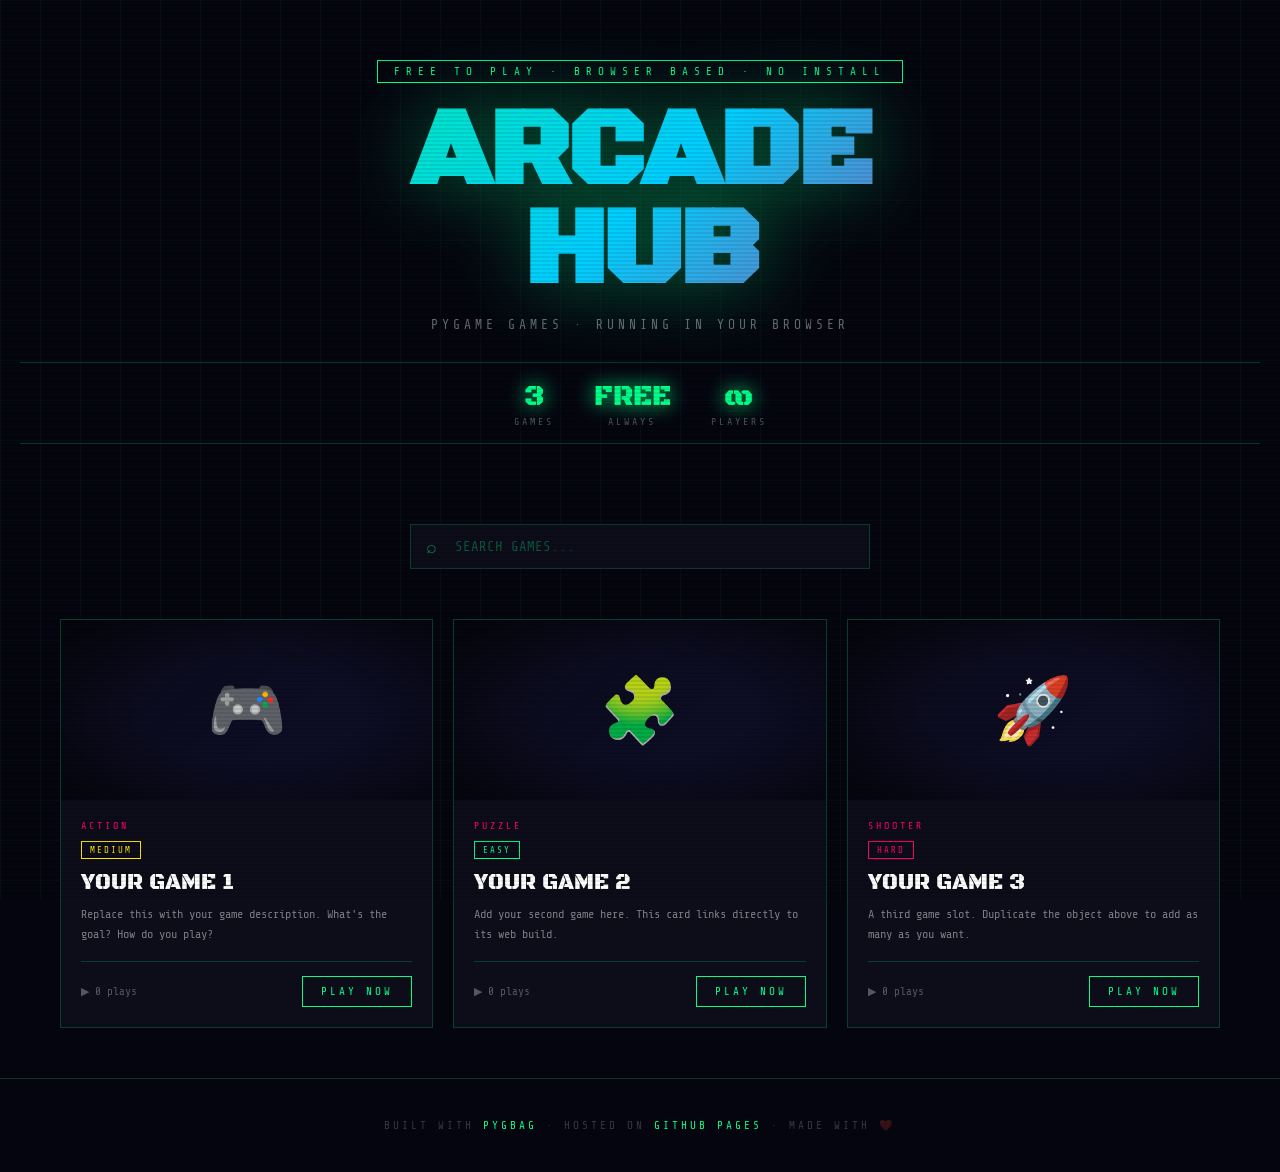
==== index.html @ 08e2acc3 "Create index.html" ====
<!DOCTYPE html>
<html lang="en">
<head>
  <meta charset="UTF-8" />
  <meta name="viewport" content="width=device-width, initial-scale=1.0" />
  <title>ARCADE HUB</title>
  <link rel="preconnect" href="https://fonts.googleapis.com">
  <link href="https://fonts.googleapis.com/css2?family=Black+Ops+One&family=Share+Tech+Mono&display=swap" rel="stylesheet">
  <style>
    :root {
      --neon-green: #00ff88;
      --neon-pink: #ff006e;
      --neon-blue: #00cfff;
      --neon-yellow: #ffe600;
      --bg: #05050f;
      --card-bg: #0d0d1a;
      --border: rgba(0,255,136,0.2);
    }

    * { margin: 0; padding: 0; box-sizing: border-box; }

    body {
      background: var(--bg);
      color: #fff;
      font-family: 'Share Tech Mono', monospace;
      min-height: 100vh;
      overflow-x: hidden;
    }

    /* Scanline overlay */
    body::before {
      content: '';
      position: fixed;
      inset: 0;
      background: repeating-linear-gradient(
        0deg,
        transparent,
        transparent 2px,
        rgba(0,0,0,0.08) 2px,
        rgba(0,0,0,0.08) 4px
      );
      pointer-events: none;
      z-index: 1000;
    }

    /* Grid background */
    body::after {
      content: '';
      position: fixed;
      inset: 0;
      background-image:
        linear-gradient(rgba(0,255,136,0.04) 1px, transparent 1px),
        linear-gradient(90deg, rgba(0,255,136,0.04) 1px, transparent 1px);
      background-size: 40px 40px;
      pointer-events: none;
      z-index: 0;
    }

    header {
      position: relative;
      z-index: 10;
      text-align: center;
      padding: 60px 20px 40px;
    }

    .header-badge {
      display: inline-block;
      font-size: 11px;
      letter-spacing: 6px;
      color: var(--neon-green);
      border: 1px solid var(--neon-green);
      padding: 4px 16px;
      margin-bottom: 20px;
      animation: pulse-border 2s ease-in-out infinite;
    }

    @keyframes pulse-border {
      0%, 100% { box-shadow: 0 0 6px var(--neon-green), inset 0 0 6px rgba(0,255,136,0.1); }
      50% { box-shadow: 0 0 20px var(--neon-green), inset 0 0 12px rgba(0,255,136,0.2); }
    }

    h1 {
      font-family: 'Black Ops One', cursive;
      font-size: clamp(52px, 10vw, 110px);
      line-height: 0.9;
      letter-spacing: -2px;
      background: linear-gradient(135deg, var(--neon-green) 0%, var(--neon-blue) 50%, var(--neon-pink) 100%);
      -webkit-background-clip: text;
      -webkit-text-fill-color: transparent;
      background-clip: text;
      filter: drop-shadow(0 0 40px rgba(0,255,136,0.4));
      animation: title-flicker 8s ease-in-out infinite;
    }

    @keyframes title-flicker {
      0%, 90%, 100% { opacity: 1; }
      92% { opacity: 0.8; }
      94% { opacity: 1; }
      96% { opacity: 0.7; }
      98% { opacity: 1; }
    }

    .subtitle {
      margin-top: 16px;
      color: rgba(255,255,255,0.4);
      font-size: 13px;
      letter-spacing: 4px;
    }

    .stats-bar {
      display: flex;
      justify-content: center;
      gap: 40px;
      margin-top: 30px;
      padding: 16px 0;
      border-top: 1px solid var(--border);
      border-bottom: 1px solid var(--border);
    }

    .stat {
      text-align: center;
    }
    .stat-value {
      font-family: 'Black Ops One', cursive;
      font-size: 28px;
      color: var(--neon-green);
      text-shadow: 0 0 20px var(--neon-green);
    }
    .stat-label {
      font-size: 10px;
      letter-spacing: 3px;
      color: rgba(255,255,255,0.3);
      margin-top: 2px;
    }

    /* Search */
    .search-wrap {
      position: relative;
      z-index: 10;
      max-width: 500px;
      margin: 40px auto 0;
      padding: 0 20px;
    }
    .search-wrap input {
      width: 100%;
      background: var(--card-bg);
      border: 1px solid var(--border);
      color: var(--neon-green);
      font-family: 'Share Tech Mono', monospace;
      font-size: 14px;
      padding: 14px 20px 14px 44px;
      outline: none;
      transition: border-color 0.3s, box-shadow 0.3s;
    }
    .search-wrap input:focus {
      border-color: var(--neon-green);
      box-shadow: 0 0 20px rgba(0,255,136,0.2);
    }
    .search-wrap input::placeholder { color: rgba(0,255,136,0.3); }
    .search-icon {
      position: absolute;
      left: 36px;
      top: 50%;
      transform: translateY(-50%);
      color: var(--neon-green);
      opacity: 0.5;
      font-size: 18px;
    }

    /* Game grid */
    .grid {
      position: relative;
      z-index: 10;
      display: grid;
      grid-template-columns: repeat(auto-fill, minmax(280px, 1fr));
      gap: 20px;
      max-width: 1200px;
      margin: 50px auto;
      padding: 0 20px;
    }

    .game-card {
      background: var(--card-bg);
      border: 1px solid var(--border);
      position: relative;
      overflow: hidden;
      cursor: pointer;
      transition: transform 0.3s, border-color 0.3s;
      animation: card-in 0.6s ease both;
      text-decoration: none;
      display: block;
      color: inherit;
    }

    @keyframes card-in {
      from { opacity: 0; transform: translateY(30px); }
      to { opacity: 1; transform: translateY(0); }
    }

    .game-card:hover {
      transform: translateY(-6px);
      border-color: var(--neon-green);
      box-shadow: 0 0 40px rgba(0,255,136,0.15), 0 20px 40px rgba(0,0,0,0.5);
    }

    .game-card::before {
      content: '';
      position: absolute;
      top: 0; left: 0; right: 0;
      height: 2px;
      background: linear-gradient(90deg, var(--neon-green), var(--neon-blue));
      transform: scaleX(0);
      transform-origin: left;
      transition: transform 0.3s;
    }
    .game-card:hover::before { transform: scaleX(1); }

    .card-thumb {
      width: 100%;
      height: 180px;
      background: linear-gradient(135deg, #0a0a1a, #0f0f2a);
      display: flex;
      align-items: center;
      justify-content: center;
      font-size: 64px;
      position: relative;
      overflow: hidden;
    }

    .card-thumb::after {
      content: '';
      position: absolute;
      inset: 0;
      background: radial-gradient(ellipse at center, transparent 40%, rgba(0,0,0,0.6) 100%);
    }

    .card-body {
      padding: 20px;
    }

    .card-tag {
      font-size: 10px;
      letter-spacing: 3px;
      color: var(--neon-pink);
      margin-bottom: 8px;
    }

    .card-title {
      font-family: 'Black Ops One', cursive;
      font-size: 22px;
      color: #fff;
      margin-bottom: 8px;
    }

    .card-desc {
      font-size: 12px;
      color: rgba(255,255,255,0.45);
      line-height: 1.7;
      margin-bottom: 16px;
    }

    .card-footer {
      display: flex;
      justify-content: space-between;
      align-items: center;
      border-top: 1px solid var(--border);
      padding-top: 14px;
    }

    .card-plays {
      font-size: 11px;
      color: rgba(255,255,255,0.3);
    }

    .play-btn {
      background: transparent;
      border: 1px solid var(--neon-green);
      color: var(--neon-green);
      font-family: 'Share Tech Mono', monospace;
      font-size: 11px;
      letter-spacing: 3px;
      padding: 8px 18px;
      cursor: pointer;
      transition: all 0.2s;
      text-decoration: none;
    }
    .play-btn:hover {
      background: var(--neon-green);
      color: #000;
      box-shadow: 0 0 20px rgba(0,255,136,0.5);
    }

    /* Difficulty badge */
    .difficulty {
      display: inline-block;
      font-size: 9px;
      letter-spacing: 2px;
      padding: 3px 8px;
      margin-bottom: 10px;
    }
    .diff-easy { border: 1px solid var(--neon-green); color: var(--neon-green); }
    .diff-medium { border: 1px solid var(--neon-yellow); color: var(--neon-yellow); }
    .diff-hard { border: 1px solid var(--neon-pink); color: var(--neon-pink); }

    /* No results */
    #no-results {
      display: none;
      text-align: center;
      color: rgba(255,255,255,0.3);
      grid-column: 1/-1;
      padding: 60px;
      font-size: 14px;
      letter-spacing: 3px;
    }

    /* Footer */
    footer {
      position: relative;
      z-index: 10;
      text-align: center;
      padding: 40px 20px;
      border-top: 1px solid var(--border);
      color: rgba(255,255,255,0.2);
      font-size: 11px;
      letter-spacing: 3px;
    }
    footer span { color: var(--neon-green); }

    /* Glitch on logo hover */
    h1:hover {
      animation: glitch 0.3s steps(2) forwards;
    }
    @keyframes glitch {
      0%   { text-shadow: 2px 0 var(--neon-pink), -2px 0 var(--neon-blue); }
      25%  { text-shadow: -2px 0 var(--neon-pink), 2px 0 var(--neon-blue); transform: skewX(-3deg); }
      50%  { text-shadow: 2px 0 var(--neon-green), -2px 0 var(--neon-pink); }
      75%  { text-shadow: -2px 0 var(--neon-blue), 2px 0 var(--neon-green); transform: skewX(3deg); }
      100% { text-shadow: none; transform: none; }
    }

    /* Stagger animations */
    .game-card:nth-child(1) { animation-delay: 0.0s; }
    .game-card:nth-child(2) { animation-delay: 0.1s; }
    .game-card:nth-child(3) { animation-delay: 0.2s; }
    .game-card:nth-child(4) { animation-delay: 0.3s; }
    .game-card:nth-child(5) { animation-delay: 0.4s; }
    .game-card:nth-child(6) { animation-delay: 0.5s; }
  </style>
</head>
<body>

<header>
  <div class="header-badge">FREE TO PLAY · BROWSER BASED · NO INSTALL</div>
  <h1>ARCADE<br>HUB</h1>
  <p class="subtitle">PYGAME GAMES · RUNNING IN YOUR BROWSER</p>
  <div class="stats-bar">
    <div class="stat">
      <div class="stat-value" id="game-count">0</div>
      <div class="stat-label">GAMES</div>
    </div>
    <div class="stat">
      <div class="stat-value">FREE</div>
      <div class="stat-label">ALWAYS</div>
    </div>
    <div class="stat">
      <div class="stat-value">∞</div>
      <div class="stat-label">PLAYERS</div>
    </div>
  </div>
</header>

<div class="search-wrap">
  <span class="search-icon">⌕</span>
  <input type="text" id="search" placeholder="SEARCH GAMES..." oninput="filterGames()" />
</div>

<div class="grid" id="grid">
  <div id="no-results">NO GAMES FOUND</div>
</div>

<footer>
  BUILT WITH <span>PYGBAG</span> · HOSTED ON <span>GITHUB PAGES</span> · MADE WITH ❤️
</footer>

<script>
  // ============================================================
  // EDIT THIS ARRAY TO ADD YOUR GAMES
  // Each game needs its folder in /games/game-folder-name/
  // ============================================================
  const GAMES = [
    {
      id: "game1",
      title: "YOUR GAME 1",
      description: "Replace this with your game description. What's the goal? How do you play?",
      emoji: "🎮",
      tag: "ACTION",
      difficulty: "medium",
      folder: "game1",   // folder inside /games/
      plays: "0"
    },
    {
      id: "game2",
      title: "YOUR GAME 2",
      description: "Add your second game here. This card links directly to its web build.",
      emoji: "🧩",
      tag: "PUZZLE",
      difficulty: "easy",
      folder: "game2",
      plays: "0"
    },
    {
      id: "game3",
      title: "YOUR GAME 3",
      description: "A third game slot. Duplicate the object above to add as many as you want.",
      emoji: "🚀",
      tag: "SHOOTER",
      difficulty: "hard",
      folder: "game3",
      plays: "0"
    },
  ];

  function renderCards(games) {
    const grid = document.getElementById('grid');
    const noResults = document.getElementById('no-results');
    const existing = grid.querySelectorAll('.game-card');
    existing.forEach(c => c.remove());

    if (games.length === 0) {
      noResults.style.display = 'block';
      return;
    }
    noResults.style.display = 'none';

    games.forEach(game => {
      const diffClass = `diff-${game.difficulty}`;
      const card = document.createElement('a');
      card.className = 'game-card';
      card.href = `games/${game.folder}/index.html`;
      card.innerHTML = `
        <div class="card-thumb">${game.emoji}</div>
        <div class="card-body">
          <div class="card-tag">${game.tag}</div>
          <div class="difficulty ${diffClass}">${game.difficulty.toUpperCase()}</div>
          <div class="card-title">${game.title}</div>
          <div class="card-desc">${game.description}</div>
          <div class="card-footer">
            <span class="card-plays">▶ ${game.plays} plays</span>
            <span class="play-btn">PLAY NOW</span>
          </div>
        </div>
      `;
      grid.appendChild(card);
    });
  }

  function filterGames() {
    const q = document.getElementById('search').value.toLowerCase();
    const filtered = GAMES.filter(g =>
      g.title.toLowerCase().includes(q) ||
      g.description.toLowerCase().includes(q) ||
      g.tag.toLowerCase().includes(q)
    );
    renderCards(filtered);
  }

  // Init
  document.getElementById('game-count').textContent = GAMES.length;
  renderCards(GAMES);
</script>
</body>
</html>
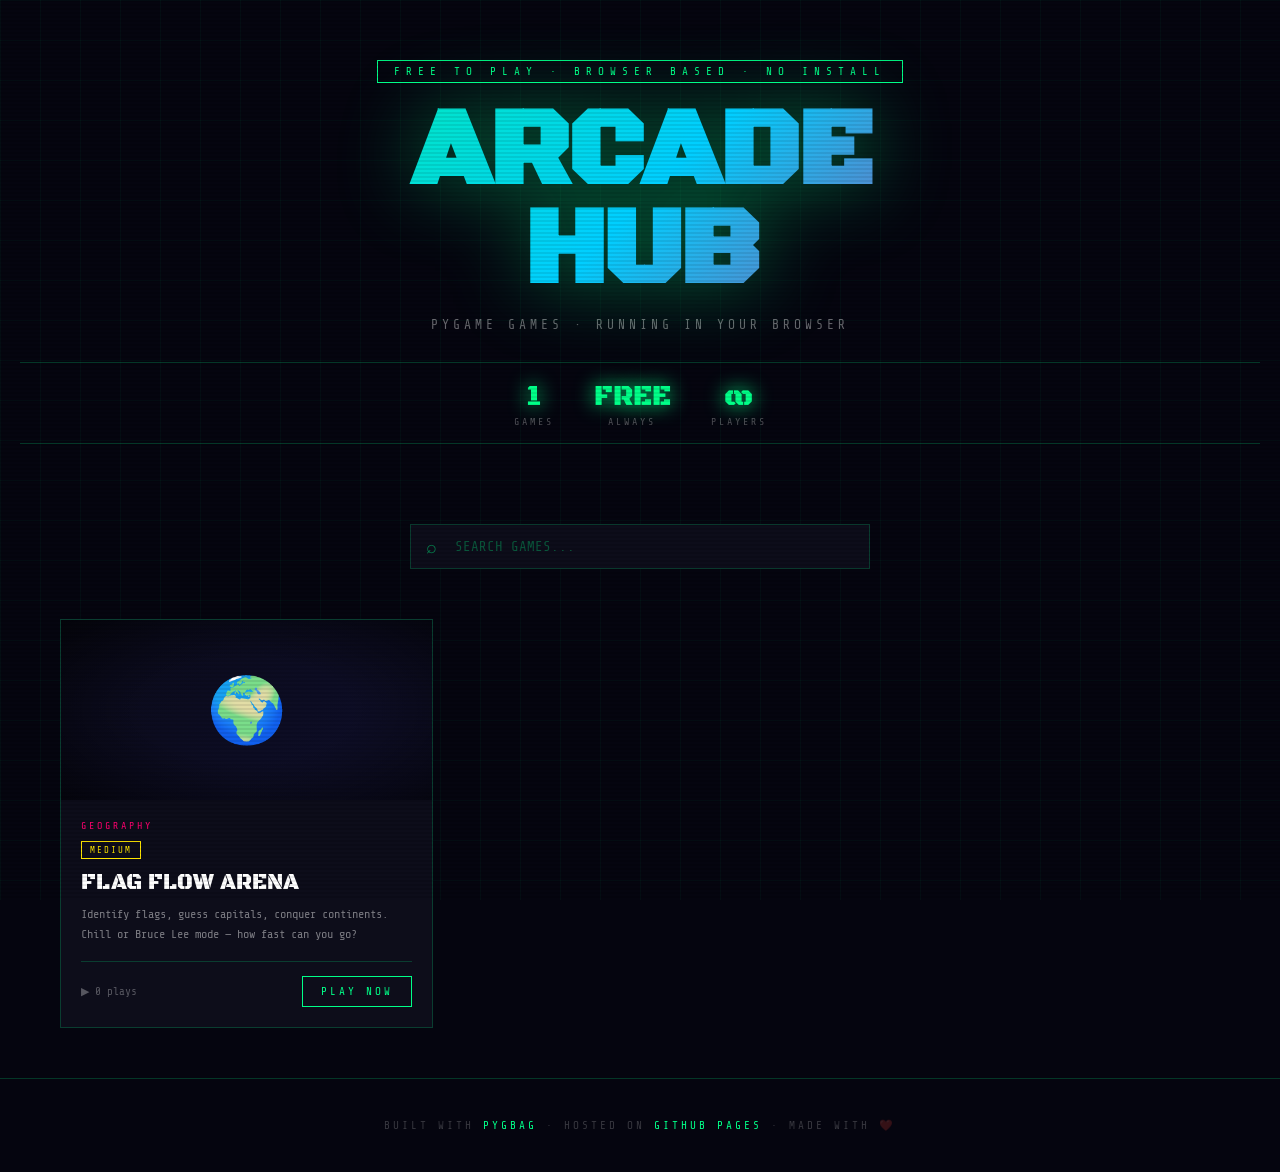
==== commit 8795637e: "Add Flag Flow Arena + Arcade Hub landing page Co-Authored-By: Claude Sonnet 4.6 <noreply@anthropic.c" ====
--- a/index.html
+++ b/index.html
@@ -389,33 +389,13 @@
   // ============================================================
   const GAMES = [
     {
-      id: "game1",
-      title: "YOUR GAME 1",
-      description: "Replace this with your game description. What's the goal? How do you play?",
-      emoji: "🎮",
-      tag: "ACTION",
+      id: "flag-game",
+      title: "FLAG FLOW ARENA",
+      description: "Identify flags, guess capitals, conquer continents. Chill or Bruce Lee mode — how fast can you go?",
+      emoji: "🌍",
+      tag: "GEOGRAPHY",
       difficulty: "medium",
-      folder: "game1",   // folder inside /games/
-      plays: "0"
-    },
-    {
-      id: "game2",
-      title: "YOUR GAME 2",
-      description: "Add your second game here. This card links directly to its web build.",
-      emoji: "🧩",
-      tag: "PUZZLE",
-      difficulty: "easy",
-      folder: "game2",
-      plays: "0"
-    },
-    {
-      id: "game3",
-      title: "YOUR GAME 3",
-      description: "A third game slot. Duplicate the object above to add as many as you want.",
-      emoji: "🚀",
-      tag: "SHOOTER",
-      difficulty: "hard",
-      folder: "game3",
+      folder: "flag-game",
       plays: "0"
     },
   ];
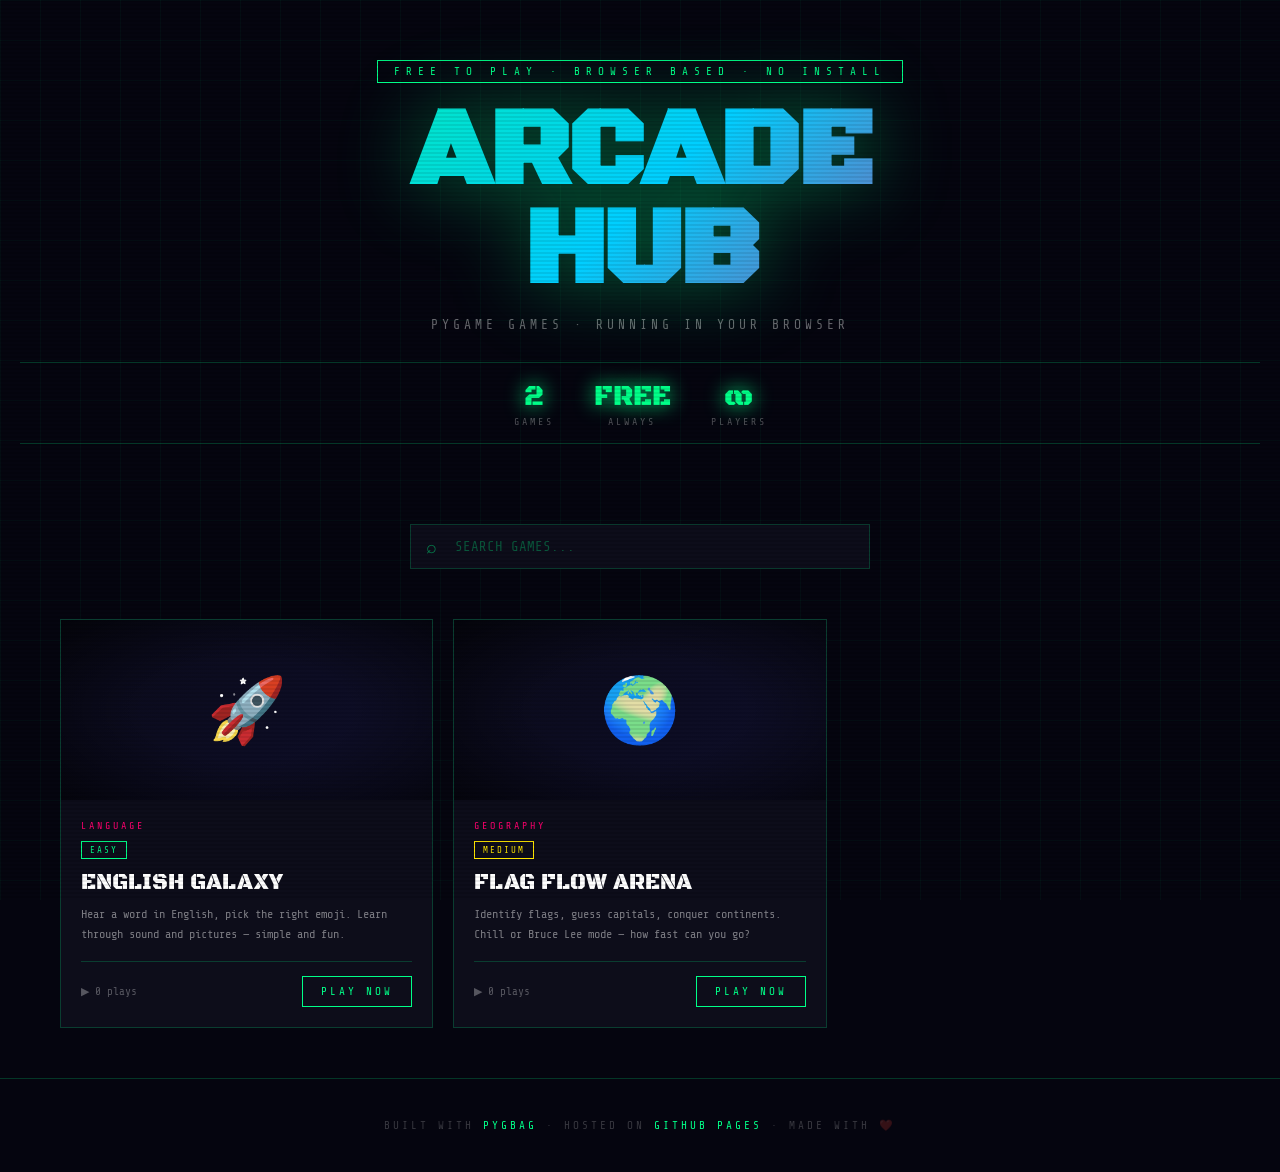
==== commit f2a33d8d: "Add English Galaxy Deluxe to arcade hub Co-Authored-By: Claude Sonnet 4.6 <noreply@anthropic.com>" ====
--- a/index.html
+++ b/index.html
@@ -388,6 +388,16 @@
   // Each game needs its folder in /games/game-folder-name/
   // ============================================================
   const GAMES = [
+    {
+      id: "english-game",
+      title: "ENGLISH GALAXY",
+      description: "Hear a word in English, pick the right emoji. Learn through sound and pictures — simple and fun.",
+      emoji: "🚀",
+      tag: "LANGUAGE",
+      difficulty: "easy",
+      folder: "English_game",
+      plays: "0"
+    },
     {
       id: "flag-game",
       title: "FLAG FLOW ARENA",
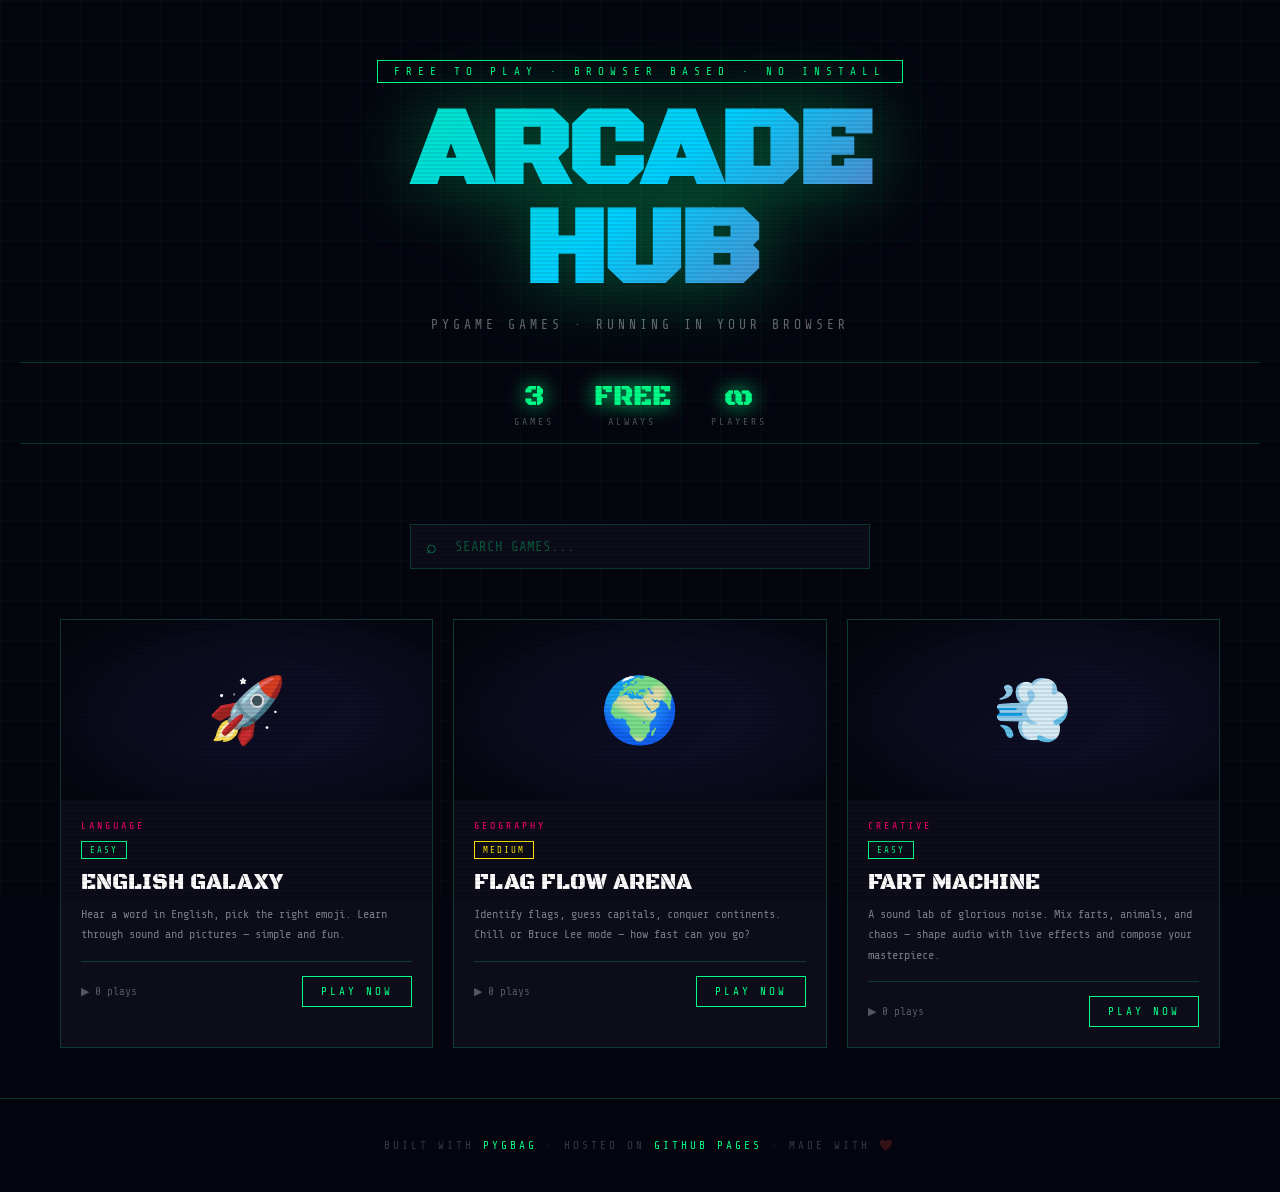
==== commit 86514590: "Add Fart Machine to arcade hub - React/Vite sound lab with 70 sounds across 4 categories - WAV → MP3" ====
--- a/index.html
+++ b/index.html
@@ -408,6 +408,16 @@
       folder: "flag-game",
       plays: "0"
     },
+    {
+      id: "fart-machine",
+      title: "FART MACHINE",
+      description: "A sound lab of glorious noise. Mix farts, animals, and chaos — shape audio with live effects and compose your masterpiece.",
+      emoji: "💨",
+      tag: "CREATIVE",
+      difficulty: "easy",
+      folder: "fart-machine",
+      plays: "0"
+    },
   ];
 
   function renderCards(games) {
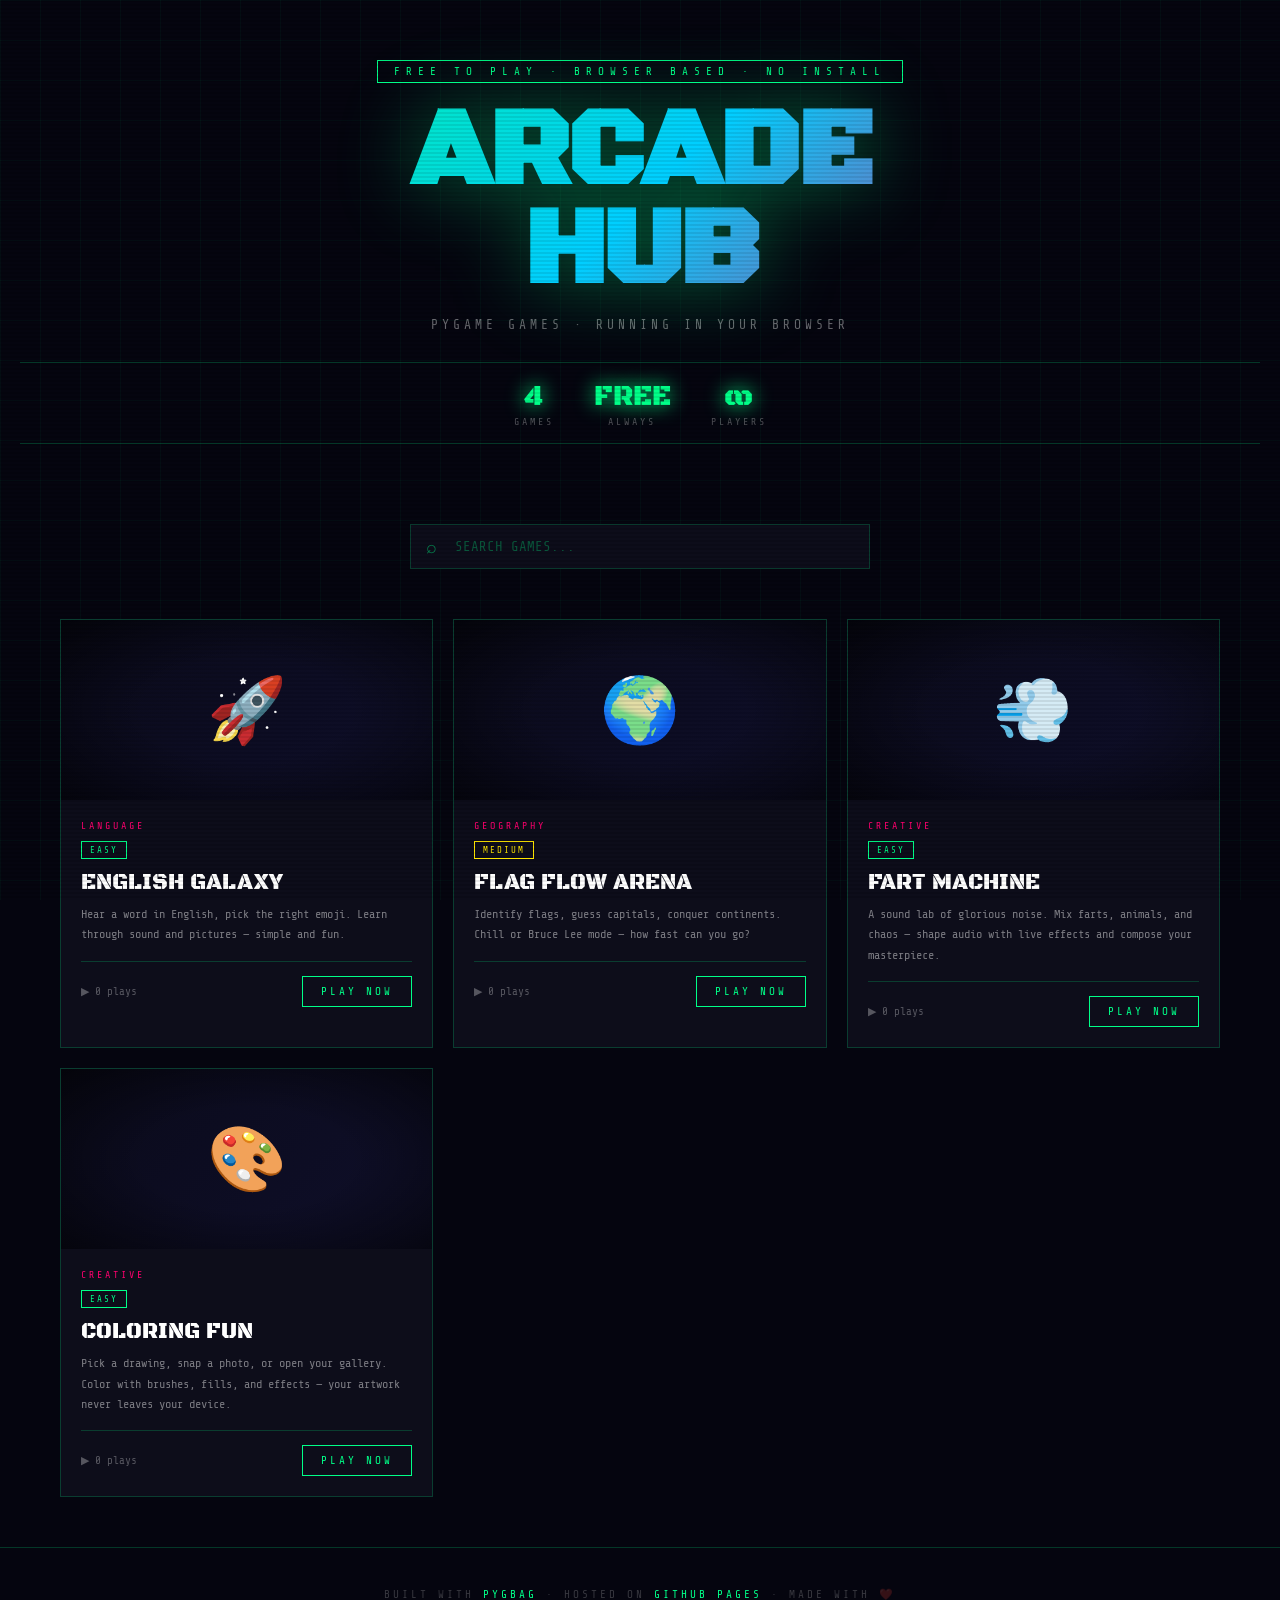
==== commit 8d4dd0f5: "feat(paint-game): add Coloring Fun game to hub and publish to GitHub Pages Adds games/paint-game/ (S" ====
--- a/index.html
+++ b/index.html
@@ -395,7 +395,8 @@
       emoji: "🚀",
       tag: "LANGUAGE",
       difficulty: "easy",
-      folder: "English_game",
+      folder: "English_game_v2",
+      file: "index_final.html",
       plays: "0"
     },
     {
@@ -418,7 +419,30 @@
       folder: "fart-machine",
       plays: "0"
     },
+    {
+      id: "paint-game",
+      title: "COLORING FUN",
+      description: "Pick a drawing, snap a photo, or open your gallery. Color with brushes, fills, and effects — your artwork never leaves your device.",
+      emoji: "🎨",
+      tag: "CREATIVE",
+      difficulty: "easy",
+      folder: "paint-game",
+      plays: "0"
+    },
   ];
+
+  const PLAYS_KEY = 'arcade-hub-plays';
+
+  function getPlays() {
+    try { return JSON.parse(localStorage.getItem(PLAYS_KEY) || '{}'); }
+    catch { return {}; }
+  }
+
+  function incrementPlays(gameId) {
+    const plays = getPlays();
+    plays[gameId] = (plays[gameId] || 0) + 1;
+    localStorage.setItem(PLAYS_KEY, JSON.stringify(plays));
+  }
 
   function renderCards(games) {
     const grid = document.getElementById('grid');
@@ -436,7 +460,12 @@
       const diffClass = `diff-${game.difficulty}`;
       const card = document.createElement('a');
       card.className = 'game-card';
-      card.href = `games/${game.folder}/index.html`;
+      card.href = `games/${game.folder}/${game.file || 'index.html'}`;
+      card.addEventListener('click', (e) => {
+        e.preventDefault();
+        incrementPlays(game.id);
+        window.location.href = card.href;
+      });
       card.innerHTML = `
         <div class="card-thumb">${game.emoji}</div>
         <div class="card-body">
@@ -456,17 +485,22 @@
 
   function filterGames() {
     const q = document.getElementById('search').value.toLowerCase();
-    const filtered = GAMES.filter(g =>
-      g.title.toLowerCase().includes(q) ||
-      g.description.toLowerCase().includes(q) ||
-      g.tag.toLowerCase().includes(q)
-    );
+    const savedPlays = getPlays();
+    const filtered = GAMES
+      .filter(g =>
+        g.title.toLowerCase().includes(q) ||
+        g.description.toLowerCase().includes(q) ||
+        g.tag.toLowerCase().includes(q)
+      )
+      .map(g => ({ ...g, plays: savedPlays[g.id] || 0 }));
     renderCards(filtered);
   }
 
   // Init
   document.getElementById('game-count').textContent = GAMES.length;
-  renderCards(GAMES);
+  const savedPlays = getPlays();
+  const gamesWithPlays = GAMES.map(g => ({ ...g, plays: savedPlays[g.id] || 0 }));
+  renderCards(gamesWithPlays);
 </script>
 </body>
 </html>
